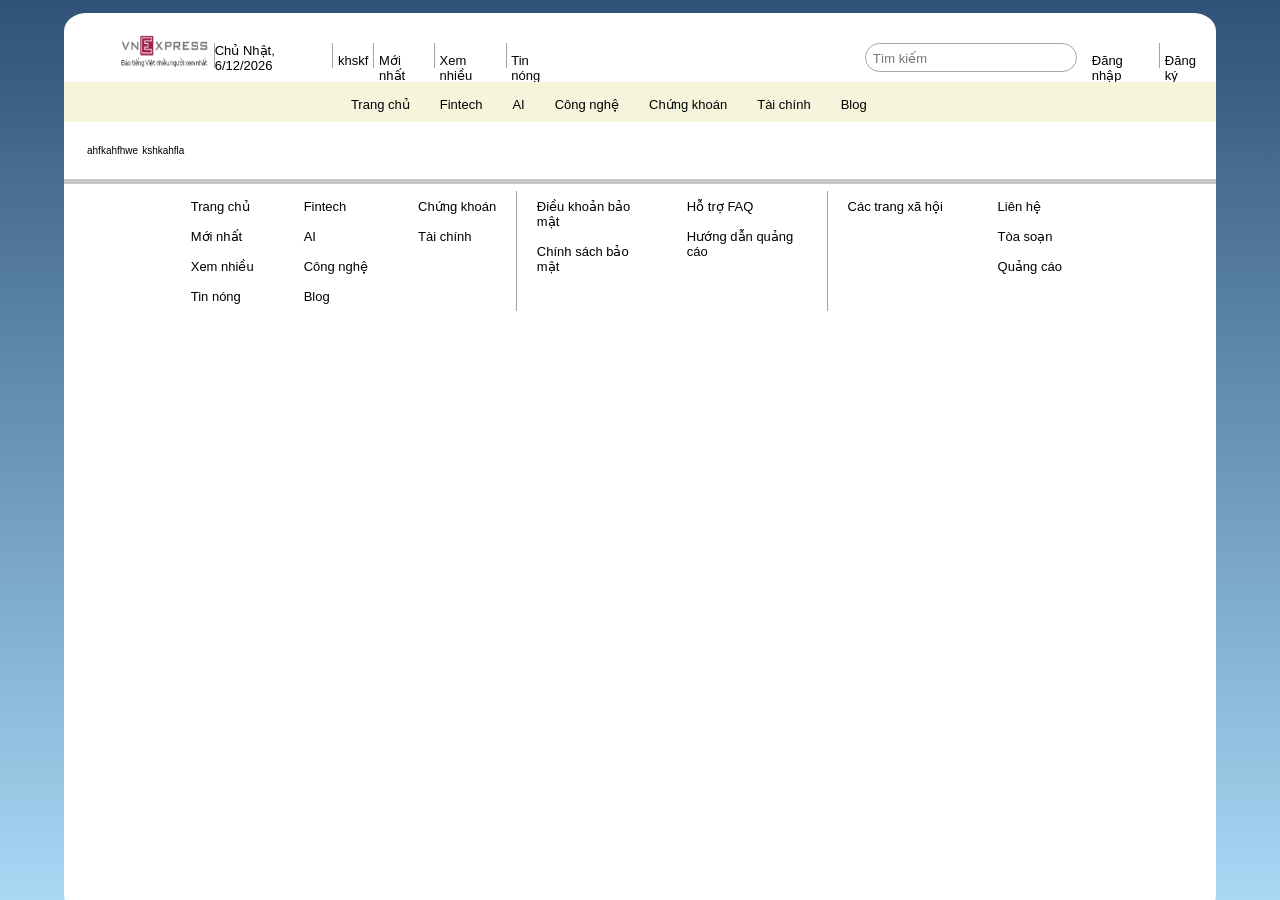
==== trang_chu.html @ 4172f2cf "Add files via upload" ====
<!DOCTYPE html>
<html lang="en">
    <head>
    <meta charset="UTF-8">
    <meta name="viewport" content="width= device-width, initial-scale=1.0">
    <title></title>
    <link rel="stylesheet" href="trang_chu.css">
    </head>
    <body style="font-family: Arial, Helvetica, sans-serif;font-size: 10px;">
        <div class="tieu_de">
            <div class="thanh_cong_cu">
                <div style="margin-left: 50px;">
                    <img src="ví dụ.png" style=" width: 100px; height: 35px; margin-top: -9px;cursor: pointer;">
                    
                </div>
                <span class="line"></span>
                <div id="clock"></div>
                <script>
function updateDate() {
    const today = new Date();

    const weekday = today.toLocaleDateString('vi-VN', {
        weekday: 'long'
    });

    document.getElementById("clock").textContent =
        `${weekday}, ${today.getDate()}/${today.getMonth() + 1}/${today.getFullYear()}`;
}

updateDate();
</script>

                <span class="line"></span>
                <div style="padding: 10px 5px 0px 5px; cursor: pointer;">khskf</div>
                <span class="line"></span>
                <div style="padding: 10px 5px 0px 5px;">
                    <a class="link-text" href="#">Mới nhất</a>
                </div>
                <span class="line"></span>
                <div style="padding: 10px 5px 0px 5px;">
                    <a class="link-text" href="#">Xem nhiều</a>
                </div>
                <span class="line"></span>
                <div style="padding: 10px 5px 0px 5px;">
                    <a class="link-text" href="#">Tin nóng</a>
                </div>
                <div class="o_nhap" style="margin-left: 300px;">
                    <form style="margin-top: -5px; float: left; display: flex;">
                        <input class="nhap" type="text" placeholder="Tìm kiếm">
                        <span><button type="submit" style=" border: none; background: white;"></button></span>
                    </form>
                </div>
                <div style="margin-left: 10px;padding: 10px 5px 0px 5px; cursor: pointer;">
                    <a href="#" class="link-text">Đăng nhập</a>
                </div>
                <span class="line"></span>
                 <div style="padding: 10px 5px 0px 5px; cursor: pointer;">
                    <a href="#" class="link-text">Đăng ký</a>
                </div>
            </div>
            <div class="banner">
                <div class="thanh_phan" style="margin-left: 21%;">
                </div>
                <div class="thanh_phan">
                    <a href="#" class="link-text">Trang chủ</a>
                </div>
                <div class="thanh_phan">
                    <a href="#" class="link-text">Fintech</a>
                </div>
                 <div class="thanh_phan">
                    <a href="#" class="link-text">AI</a>
                </div>
                <div class="thanh_phan">
                    <a href="#" class="link-text">Công nghệ</a>
                </div>
                <div class="thanh_phan">
                    <a href="#" class="link-text">Chứng khoán</a>
                </div>
                <div class="thanh_phan">
                    <a href="#" class="link-text">Tài chính</a>
                </div>
                <div class="thanh_phan">
                    <a href="#" class="link-text">Blog</a>
                </div>
            </div>
            <div style="height: fit-content; padding: 20px; display: flex; position: relative;">
                <table>
                    <tr style="width: 100%;">
                        <td style="width: 70%;">
                            ahfkahfhwe
                        </td>
                        <td style="width: 30%;">kshkahfla</td>
                    </tr>
                </table>

            </div>
            <footer style=" display: flex;font-size: 13px; border-top: 5px solid rgb(199, 198, 198);">
            <div style="width: fit-content;margin-left: 11%;padding-top: 15px; padding-bottom: 13px;">
                <a href="#" class="link-text">Trang chủ</a><br><br>
                <a href="#" class="link-text">Mới nhất</a><br><br>
                <a href="#" class="link-text">Xem nhiều</a><br><br>
                <a href="#" class="link-text">Tin nóng</a><br>
            </div>
            <div style="width: fit-content;margin-left: 50px; padding-top: 15px; padding-bottom: 13px;">
                <a href="#" class="link-text">Fintech</a><br><br>
                <a href="#" class="link-text">AI</a><br><br>
                <a href="#" class="link-text">Công nghệ</a><br><br>
                <a href="#" class="link-text">Blog</a><br>
            </div>
            <div style="width: fit-content;margin-left: 50px;padding-top: 15px; padding-bottom: 13px;">
                <a href="#" class="link-text">Chứng khoán</a><br><br>
                <a href="#" class="link-text">Tài chính</a><br><br>
            </div>
            <span class="line" style="height: 120px; margin-left: 20px; margin-top: 7px;"></span>
            <div style="width: 100px;margin-left: 20px;padding-top: 15px; padding-bottom: 13px;">
                <a href="#" class="link-text">Điều khoản bảo mật</a><br><br>
                <a href="#" class="link-text">Chính sách bảo mật</a><br><br>
            </div>
            <div style="width: 120px;margin-left: 50px;padding-top: 15px; padding-bottom: 13px;">
                <a href="#" class="link-text">Hỗ trợ FAQ</a><br><br>
                <a href="#" class="link-text">Hướng dẫn quảng cáo</a><br><br>
            </div>
            <span class="line" style="height: 120px; margin-left: 20px; margin-top: 7px;"></span>
            <div style="width: 100px;margin-left: 20px;padding-top: 15px; padding-bottom: 13px;">
                Các trang xã hội <br>
                <a href="#" class="link-text"></a><br><br>
            </div>
            <div style="width: fit-content;margin-left: 50px;padding-top: 15px; padding-bottom: 13px;">
                Liên hệ<br><br>
                <a href="#" class="link-text">Tòa soạn</a><br><br>
                <a href="#" class="link-text">Quảng cáo</a><br>

            </div>
        </footer>
        </div>
        
        
    </body>
</html>
---- trang_chu.css ----
html, body{
    height: 100%;
    margin: 0;
    font-family: Arial, Helvetica, sans-serif;
    background: linear-gradient(to bottom, rgb(47, 82, 118), rgb(168, 217, 245));
        }
.tieu_de{
    width: 90%;
    height: 100%;
    margin-left: 5%;
    margin-top: 1%;
    background-color: white;
    border-radius: 2%;
    position: fixed;
}
.thanh_cong_cu{
    height: 34px;
    width: 100%;
    margin-top: 30px;
    position: relative;
    display: flex;
    font-size: 13px;
    border-bottom: 1 px solid rgb(187, 189, 167);
}
.line {
    width: 0.7px; /* độ dài */
    height: 25px;
    background: rgb(167, 163, 163);
}
.link-text {
  font-family: Arial;
  color:black ; 
  background-color: transparent;
  text-decoration: none;
}
.link-text:visited {
  font-family: Arial;
  color:black;
  background-color: transparent;
  text-decoration: none;
  
  
}
.link-text:hover {
  font-family: Arial;
  color: black;
  background-color: transparent;
  text-decoration: none;
  
  
}
.link-text:active {
  font-family: Arial;
  color: black;
  background-color: transparent;
  text-decoration: none;
}

.o_nhap{
    width: 200px;
    height: 15px;
    padding: 12px 5px 0px 5px;
    border: 1px solid rgb(167, 163, 163);
    border-radius: 15px;
    position: relative;
    display: flex;
}
.nhap{
    position: relative;
    height: 14px;
    width: 186px;
    border: none;
    box-shadow: none;
    outline: none;
    font-size: 13px;

}

.banner{
    margin-top: 5px;
    height: 40px;
    width: 100%;
    position: sticky;
    display: flex;
    font-size: 13px;
    background-color: beige;
    border-bottom: 1 px solid rgb(116, 117, 105);
}
.thanh_phan{
    padding: 15px;
    width: fit-content;
}

tr{
    border-bottom: 1 px solid rgb(116, 117, 105);
}
clock{
    padding: 10px 5px 0px 5px; 
    cursor: pointer;
}
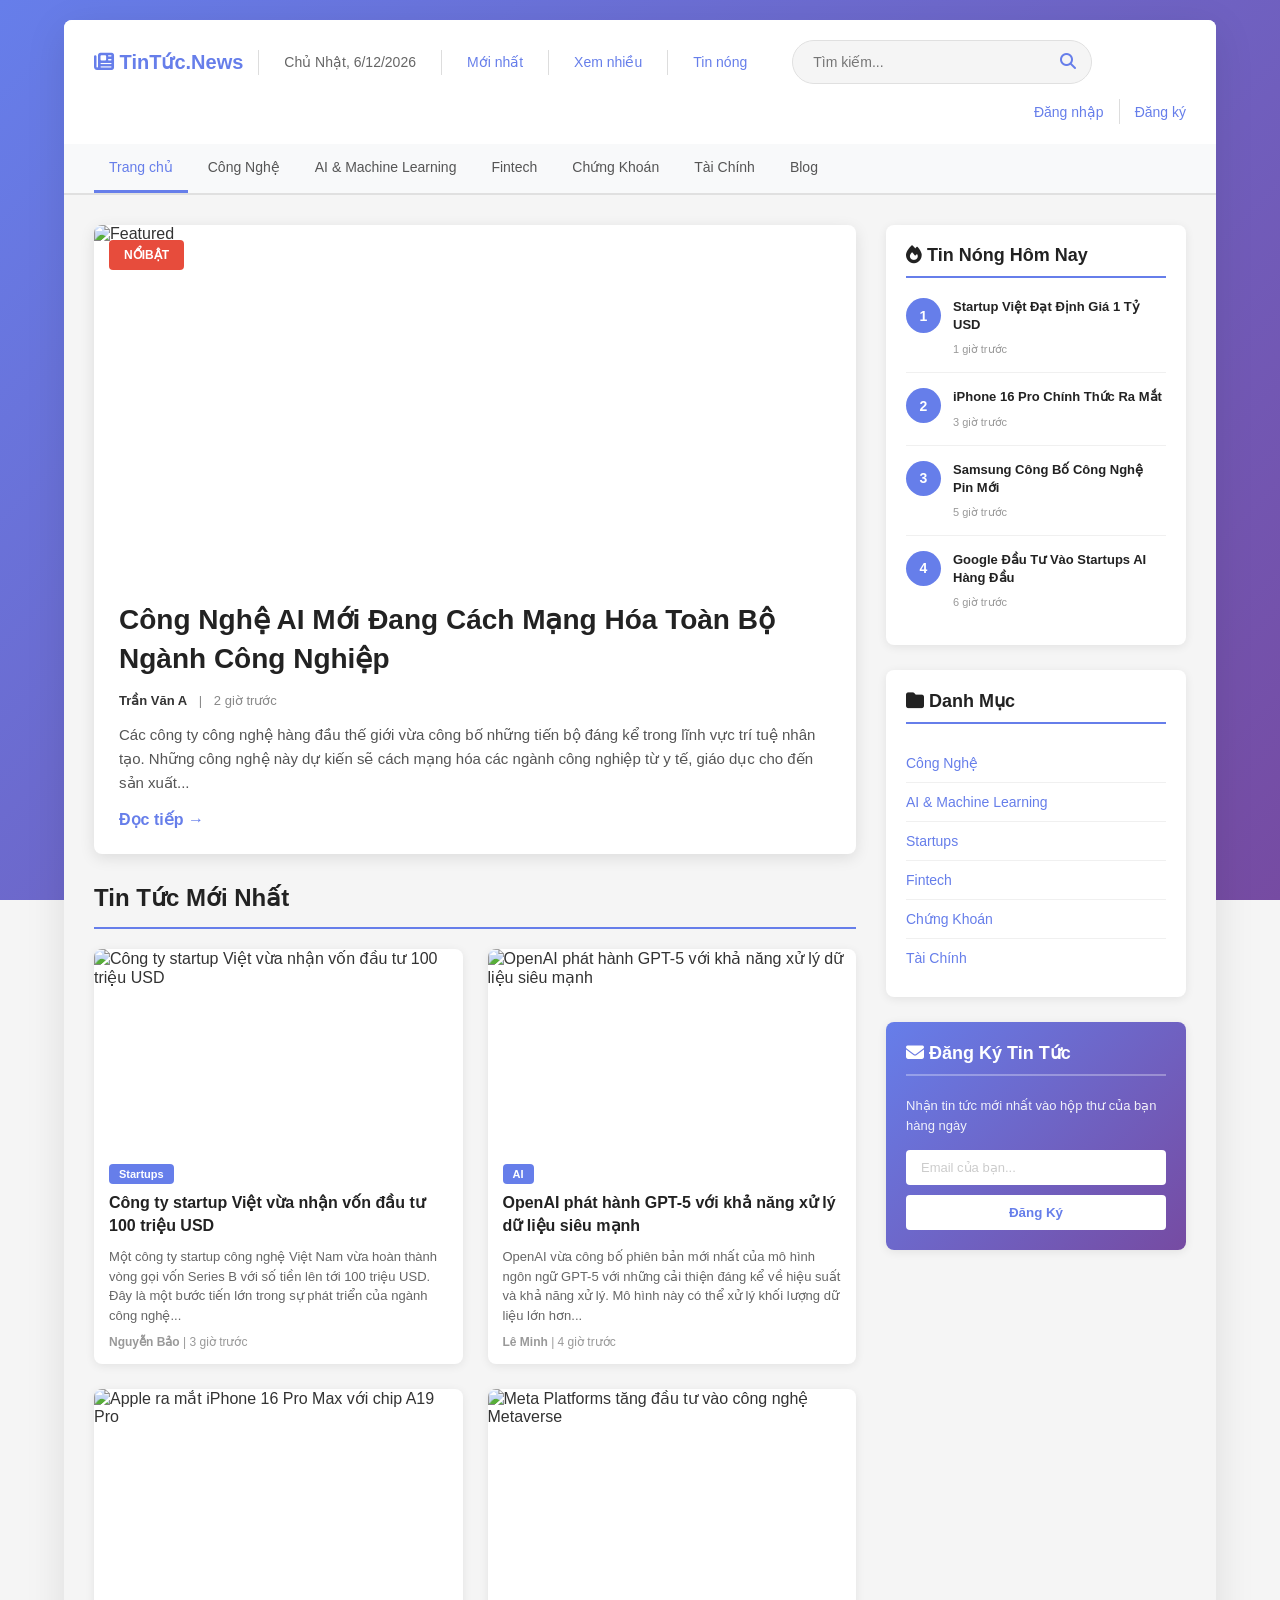
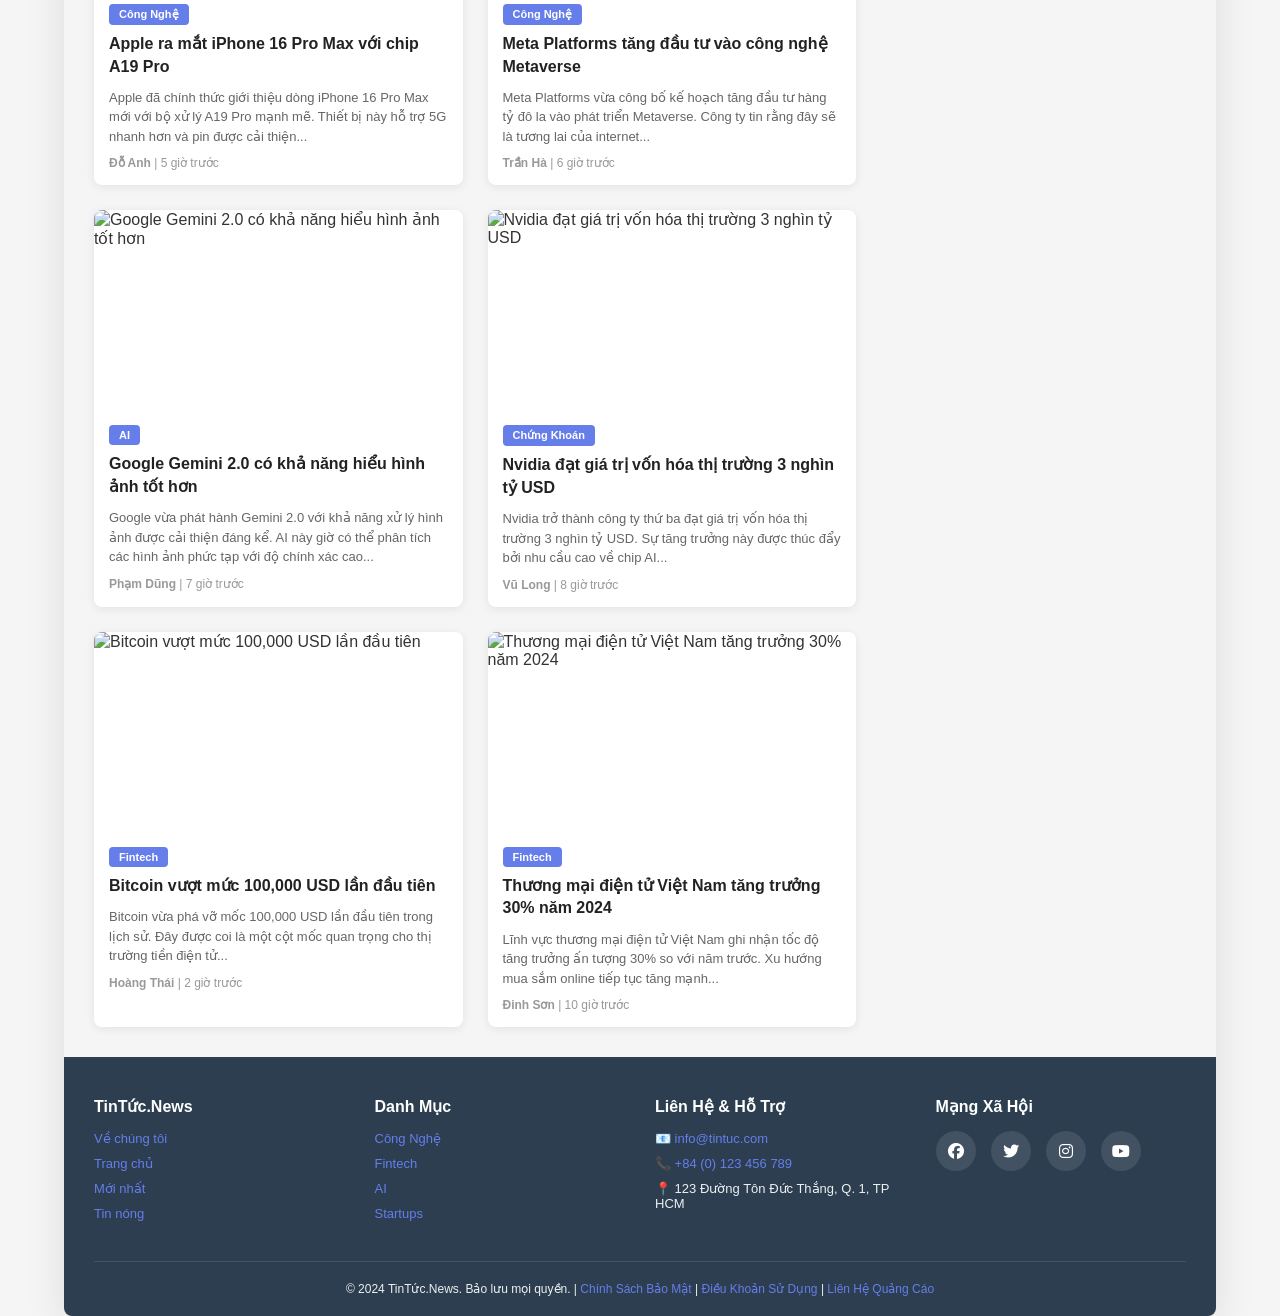
==== commit 1609d6a2: "commit" ====
--- a/trang_chu.html
+++ b/trang_chu.html
@@ -1,139 +1,242 @@
 <!DOCTYPE html>
-<html lang="en">
-    <head>
+<html lang="vi">
+<head>
     <meta charset="UTF-8">
-    <meta name="viewport" content="width= device-width, initial-scale=1.0">
-    <title></title>
+    <meta name="viewport" content="width=device-width, initial-scale=1.0">
+    <title>Tin Tức Công Nghệ - TinTức.News</title>
     <link rel="stylesheet" href="trang_chu.css">
-    </head>
-    <body style="font-family: Arial, Helvetica, sans-serif;font-size: 10px;">
-        <div class="tieu_de">
-            <div class="thanh_cong_cu">
-                <div style="margin-left: 50px;">
-                    <img src="ví dụ.png" style=" width: 100px; height: 35px; margin-top: -9px;cursor: pointer;">
-                    
-                </div>
-                <span class="line"></span>
-                <div id="clock"></div>
-                <script>
-function updateDate() {
-    const today = new Date();
-
-    const weekday = today.toLocaleDateString('vi-VN', {
-        weekday: 'long'
-    });
-
-    document.getElementById("clock").textContent =
-        `${weekday}, ${today.getDate()}/${today.getMonth() + 1}/${today.getFullYear()}`;
-}
-
-updateDate();
-</script>
-
-                <span class="line"></span>
-                <div style="padding: 10px 5px 0px 5px; cursor: pointer;">khskf</div>
-                <span class="line"></span>
-                <div style="padding: 10px 5px 0px 5px;">
-                    <a class="link-text" href="#">Mới nhất</a>
-                </div>
-                <span class="line"></span>
-                <div style="padding: 10px 5px 0px 5px;">
-                    <a class="link-text" href="#">Xem nhiều</a>
-                </div>
-                <span class="line"></span>
-                <div style="padding: 10px 5px 0px 5px;">
-                    <a class="link-text" href="#">Tin nóng</a>
-                </div>
-                <div class="o_nhap" style="margin-left: 300px;">
-                    <form style="margin-top: -5px; float: left; display: flex;">
-                        <input class="nhap" type="text" placeholder="Tìm kiếm">
-                        <span><button type="submit" style=" border: none; background: white;"></button></span>
+    <link rel="stylesheet" href="https://cdnjs.cloudflare.com/ajax/libs/font-awesome/6.4.0/css/all.min.css">
+</head>
+<body>
+    <div class="container-main">
+        <!-- HEADER -->
+        <div class="header">
+            <div class="header-top">
+                <div class="logo">
+                    <i class="fas fa-newspaper"></i> TinTức.News
+                </div>
+                <span class="divider"></span>
+                <div id="clock" class="clock"></div>
+                <span class="divider"></span>
+                <div class="header-nav">
+                    <a href="#" class="link-text">Mới nhất</a>
+                </div>
+                <span class="divider"></span>
+                <div class="header-nav">
+                    <a href="#" class="link-text">Xem nhiều</a>
+                </div>
+                <span class="divider"></span>
+                <div class="header-nav">
+                    <a href="#" class="link-text">Tin nóng</a>
+                </div>
+                
+                <div class="search-box">
+                    <form class="search-form" onsubmit="searchNews(event)">
+                        <input class="search-input" type="text" placeholder="Tìm kiếm..." id="searchInput">
+                        <button type="submit" class="search-btn"><i class="fas fa-search"></i></button>
                     </form>
                 </div>
-                <div style="margin-left: 10px;padding: 10px 5px 0px 5px; cursor: pointer;">
-                    <a href="#" class="link-text">Đăng nhập</a>
-                </div>
-                <span class="line"></span>
-                 <div style="padding: 10px 5px 0px 5px; cursor: pointer;">
-                    <a href="#" class="link-text">Đăng ký</a>
-                </div>
-            </div>
-            <div class="banner">
-                <div class="thanh_phan" style="margin-left: 21%;">
-                </div>
-                <div class="thanh_phan">
-                    <a href="#" class="link-text">Trang chủ</a>
-                </div>
-                <div class="thanh_phan">
-                    <a href="#" class="link-text">Fintech</a>
-                </div>
-                 <div class="thanh_phan">
-                    <a href="#" class="link-text">AI</a>
-                </div>
-                <div class="thanh_phan">
-                    <a href="#" class="link-text">Công nghệ</a>
-                </div>
-                <div class="thanh_phan">
-                    <a href="#" class="link-text">Chứng khoán</a>
-                </div>
-                <div class="thanh_phan">
-                    <a href="#" class="link-text">Tài chính</a>
-                </div>
-                <div class="thanh_phan">
-                    <a href="#" class="link-text">Blog</a>
-                </div>
-            </div>
-            <div style="height: fit-content; padding: 20px; display: flex; position: relative;">
-                <table>
-                    <tr style="width: 100%;">
-                        <td style="width: 70%;">
-                            ahfkahfhwe
-                        </td>
-                        <td style="width: 30%;">kshkahfla</td>
-                    </tr>
-                </table>
-
-            </div>
-            <footer style=" display: flex;font-size: 13px; border-top: 5px solid rgb(199, 198, 198);">
-            <div style="width: fit-content;margin-left: 11%;padding-top: 15px; padding-bottom: 13px;">
-                <a href="#" class="link-text">Trang chủ</a><br><br>
-                <a href="#" class="link-text">Mới nhất</a><br><br>
-                <a href="#" class="link-text">Xem nhiều</a><br><br>
-                <a href="#" class="link-text">Tin nóng</a><br>
-            </div>
-            <div style="width: fit-content;margin-left: 50px; padding-top: 15px; padding-bottom: 13px;">
-                <a href="#" class="link-text">Fintech</a><br><br>
-                <a href="#" class="link-text">AI</a><br><br>
-                <a href="#" class="link-text">Công nghệ</a><br><br>
-                <a href="#" class="link-text">Blog</a><br>
-            </div>
-            <div style="width: fit-content;margin-left: 50px;padding-top: 15px; padding-bottom: 13px;">
-                <a href="#" class="link-text">Chứng khoán</a><br><br>
-                <a href="#" class="link-text">Tài chính</a><br><br>
-            </div>
-            <span class="line" style="height: 120px; margin-left: 20px; margin-top: 7px;"></span>
-            <div style="width: 100px;margin-left: 20px;padding-top: 15px; padding-bottom: 13px;">
-                <a href="#" class="link-text">Điều khoản bảo mật</a><br><br>
-                <a href="#" class="link-text">Chính sách bảo mật</a><br><br>
-            </div>
-            <div style="width: 120px;margin-left: 50px;padding-top: 15px; padding-bottom: 13px;">
-                <a href="#" class="link-text">Hỗ trợ FAQ</a><br><br>
-                <a href="#" class="link-text">Hướng dẫn quảng cáo</a><br><br>
-            </div>
-            <span class="line" style="height: 120px; margin-left: 20px; margin-top: 7px;"></span>
-            <div style="width: 100px;margin-left: 20px;padding-top: 15px; padding-bottom: 13px;">
-                Các trang xã hội <br>
-                <a href="#" class="link-text"></a><br><br>
-            </div>
-            <div style="width: fit-content;margin-left: 50px;padding-top: 15px; padding-bottom: 13px;">
-                Liên hệ<br><br>
-                <a href="#" class="link-text">Tòa soạn</a><br><br>
-                <a href="#" class="link-text">Quảng cáo</a><br>
-
+
+                <div class="auth-links">
+                    <a href="#" class="link-text" onclick="showLogin()">Đăng nhập</a>
+                    <span class="divider"></span>
+                    <a href="#" class="link-text" onclick="showRegister()">Đăng ký</a>
+                </div>
+            </div>
+
+            <!-- NAVIGATION -->
+            <div class="navbar">
+                <nav class="categories">
+                    <a href="#" class="cat-btn active">Trang chủ</a>
+                    <a href="#" class="cat-btn">Công Nghệ</a>
+                    <a href="#" class="cat-btn">AI & Machine Learning</a>
+                    <a href="#" class="cat-btn">Fintech</a>
+                    <a href="#" class="cat-btn">Chứng Khoán</a>
+                    <a href="#" class="cat-btn">Tài Chính</a>
+                    <a href="#" class="cat-btn">Blog</a>
+                </nav>
+            </div>
+        </div>
+
+        <!-- MAIN CONTENT -->
+        <div class="main-wrapper">
+            <div class="content-area">
+                <!-- FEATURED NEWS -->
+                <section class="featured-section">
+                    <div class="featured-card">
+                        <div class="featured-image">
+                            <img src="https://via.placeholder.com/600x350?text=AI+Technology" alt="Featured">
+                            <span class="featured-label">NỔIBẬT</span>
+                        </div>
+                        <div class="featured-content">
+                            <h1 class="featured-title">Công Nghệ AI Mới Đang Cách Mạng Hóa Toàn Bộ Ngành Công Nghiệp</h1>
+                            <p class="featured-meta">
+                                <span class="author">Trần Văn A</span>
+                                <span class="date" id="featured-time">2 giờ trước</span>
+                            </p>
+                            <p class="featured-desc">
+                                Các công ty công nghệ hàng đầu thế giới vừa công bố những tiến bộ đáng kể trong lĩnh vực trí tuệ nhân tạo. Những công nghệ này dự kiến sẽ cách mạng hóa các ngành công nghiệp từ y tế, giáo dục cho đến sản xuất...
+                            </p>
+                            <a href="#" class="read-more">Đọc tiếp →</a>
+                        </div>
+                    </div>
+                </section>
+
+                <!-- NEWS GRID -->
+                <section class="news-section">
+                    <h2 class="section-title">Tin Tức Mới Nhất</h2>
+                    <div class="news-grid" id="newsGrid">
+                        <!-- News items will be loaded here by JavaScript -->
+                    </div>
+                </section>
+            </div>
+
+            <!-- SIDEBAR -->
+            <aside class="sidebar">
+                <!-- TRENDING NEWS -->
+                <div class="sidebar-card">
+                    <h3 class="sidebar-title">
+                        <i class="fas fa-fire"></i> Tin Nóng Hôm Nay
+                    </h3>
+                    <div class="trending-list">
+                        <div class="trending-item">
+                            <span class="trending-rank">1</span>
+                            <div class="trending-content">
+                                <a href="#" class="trending-title">Startup Việt Đạt Định Giá 1 Tỷ USD</a>
+                                <span class="trending-time">1 giờ trước</span>
+                            </div>
+                        </div>
+                        <div class="trending-item">
+                            <span class="trending-rank">2</span>
+                            <div class="trending-content">
+                                <a href="#" class="trending-title">iPhone 16 Pro Chính Thức Ra Mắt</a>
+                                <span class="trending-time">3 giờ trước</span>
+                            </div>
+                        </div>
+                        <div class="trending-item">
+                            <span class="trending-rank">3</span>
+                            <div class="trending-content">
+                                <a href="#" class="trending-title">Samsung Công Bố Công Nghệ Pin Mới</a>
+                                <span class="trending-time">5 giờ trước</span>
+                            </div>
+                        </div>
+                        <div class="trending-item">
+                            <span class="trending-rank">4</span>
+                            <div class="trending-content">
+                                <a href="#" class="trending-title">Google Đầu Tư Vào Startups AI Hàng Đầu</a>
+                                <span class="trending-time">6 giờ trước</span>
+                            </div>
+                        </div>
+                    </div>
+                </div>
+
+                <!-- CATEGORIES -->
+                <div class="sidebar-card">
+                    <h3 class="sidebar-title">
+                        <i class="fas fa-folder"></i> Danh Mục
+                    </h3>
+                    <ul class="category-list">
+                        <li><a href="#" class="cat-link">Công Nghệ</a></li>
+                        <li><a href="#" class="cat-link">AI & Machine Learning</a></li>
+                        <li><a href="#" class="cat-link">Startups</a></li>
+                        <li><a href="#" class="cat-link">Fintech</a></li>
+                        <li><a href="#" class="cat-link">Chứng Khoán</a></li>
+                        <li><a href="#" class="cat-link">Tài Chính</a></li>
+                    </ul>
+                </div>
+
+                <!-- NEWSLETTER -->
+                <div class="sidebar-card newsletter">
+                    <h3 class="sidebar-title">
+                        <i class="fas fa-envelope"></i> Đăng Ký Tin Tức
+                    </h3>
+                    <p class="newsletter-text">Nhận tin tức mới nhất vào hộp thư của bạn hàng ngày</p>
+                    <form class="newsletter-form" onsubmit="subscribeNews(event)">
+                        <input type="email" placeholder="Email của bạn..." required>
+                        <button type="submit">Đăng Ký</button>
+                    </form>
+                </div>
+            </aside>
+        </div>
+
+        <!-- FOOTER -->
+        <footer class="footer">
+            <div class="footer-content">
+                <div class="footer-section">
+                    <h4>TinTức.News</h4>
+                    <ul>
+                        <li><a href="#" class="link-text">Về chúng tôi</a></li>
+                        <li><a href="#" class="link-text">Trang chủ</a></li>
+                        <li><a href="#" class="link-text">Mới nhất</a></li>
+                        <li><a href="#" class="link-text">Tin nóng</a></li>
+                    </ul>
+                </div>
+                <div class="footer-section">
+                    <h4>Danh Mục</h4>
+                    <ul>
+                        <li><a href="#" class="link-text">Công Nghệ</a></li>
+                        <li><a href="#" class="link-text">Fintech</a></li>
+                        <li><a href="#" class="link-text">AI</a></li>
+                        <li><a href="#" class="link-text">Startups</a></li>
+                    </ul>
+                </div>
+                <div class="footer-section">
+                    <h4>Liên Hệ & Hỗ Trợ</h4>
+                    <ul>
+                        <li><a href="mailto:info@tintuc.com" class="link-text">📧 info@tintuc.com</a></li>
+                        <li><a href="tel:+84123456789" class="link-text">📞 +84 (0) 123 456 789</a></li>
+                        <li>📍 123 Đường Tôn Đức Thắng, Q. 1, TP HCM</li>
+                    </ul>
+                </div>
+                <div class="footer-section">
+                    <h4>Mạng Xã Hội</h4>
+                    <div class="social-links">
+                        <a href="#" class="social-icon"><i class="fab fa-facebook"></i></a>
+                        <a href="#" class="social-icon"><i class="fab fa-twitter"></i></a>
+                        <a href="#" class="social-icon"><i class="fab fa-instagram"></i></a>
+                        <a href="#" class="social-icon"><i class="fab fa-youtube"></i></a>
+                    </div>
+                </div>
+            </div>
+            <div class="footer-bottom">
+                <p>&copy; 2024 TinTức.News. Bảo lưu mọi quyền. | 
+                    <a href="#" class="link-text">Chính Sách Bảo Mật</a> | 
+                    <a href="#" class="link-text">Điều Khoản Sử Dụng</a> |
+                    <a href="#" class="link-text">Liên Hệ Quảng Cáo</a>
+                </p>
             </div>
         </footer>
-        </div>
-        
-        
-    </body>
-</html> +    </div>
+
+    <!-- MODALS -->
+    <div id="loginModal" class="modal">
+        <div class="modal-content">
+            <span class="close" onclick="closeModal('loginModal')">&times;</span>
+            <h2>Đăng Nhập</h2>
+            <form>
+                <input type="email" placeholder="Email hoặc Tên đăng nhập" required>
+                <input type="password" placeholder="Mật khẩu" required>
+                <button type="submit">Đăng Nhập</button>
+            </form>
+            <p>Chưa có tài khoản? <a href="#" onclick="switchModal()">Đăng ký ngay</a></p>
+        </div>
+    </div>
+
+    <div id="registerModal" class="modal">
+        <div class="modal-content">
+            <span class="close" onclick="closeModal('registerModal')">&times;</span>
+            <h2>Đăng Ký</h2>
+            <form>
+                <input type="text" placeholder="Tên đầy đủ" required>
+                <input type="email" placeholder="Email" required>
+                <input type="password" placeholder="Mật khẩu" required>
+                <input type="password" placeholder="Xác nhận mật khẩu" required>
+                <button type="submit">Đăng Ký</button>
+            </form>
+            <p>Đã có tài khoản? <a href="#" onclick="switchModal()">Đăng nhập</a></p>
+        </div>
+    </div>
+
+    <script src="trang_chu.js"></script>
+</body>
+</html>
--- a/trang_chu.css
+++ b/trang_chu.css
@@ -1,100 +1,718 @@
-html, body{
+/* GLOBAL STYLES */
+* {
+    margin: 0;
+    padding: 0;
+    box-sizing: border-box;
+}
+
+html, body {
     height: 100%;
-    margin: 0;
-    font-family: Arial, Helvetica, sans-serif;
-    background: linear-gradient(to bottom, rgb(47, 82, 118), rgb(168, 217, 245));
-        }
-.tieu_de{
+    font-family: 'Segoe UI', Tahoma, Geneva, Verdana, sans-serif;
+    background: #f5f5f5;
+    color: #333;
+}
+
+body {
+    background: linear-gradient(135deg, #667eea 0%, #764ba2 100%);
+    min-height: 100vh;
+    padding: 20px 0;
+}
+
+/* CONTAINER */
+.container-main {
     width: 90%;
+    max-width: 1400px;
+    margin: 0 auto;
+    background: white;
+    border-radius: 8px;
+    box-shadow: 0 10px 40px rgba(0, 0, 0, 0.1);
+    overflow: hidden;
+}
+
+/* HEADER */
+.header {
+    background: white;
+    border-bottom: 1px solid #e0e0e0;
+}
+
+.header-top {
+    display: flex;
+    align-items: center;
+    padding: 20px 30px;
+    gap: 15px;
+    font-size: 14px;
+    flex-wrap: wrap;
+}
+
+.logo {
+    font-size: 20px;
+    font-weight: bold;
+    color: #667eea;
+    min-width: fit-content;
+}
+
+.divider {
+    width: 1px;
+    height: 25px;
+    background: #ddd;
+}
+
+.clock {
+    padding: 0 10px;
+    color: #666;
+    min-width: fit-content;
+}
+
+.header-nav {
+    padding: 0 10px;
+}
+
+.search-box {
+    flex: 1;
+    max-width: 300px;
+    margin: 0 20px;
+}
+
+.search-form {
+    display: flex;
+    align-items: center;
+    background: #f5f5f5;
+    border-radius: 25px;
+    padding: 8px 15px;
+    border: 1px solid #e0e0e0;
+}
+
+.search-input {
+    flex: 1;
+    border: none;
+    background: transparent;
+    outline: none;
+    font-size: 14px;
+    padding: 5px;
+}
+
+.search-btn {
+    background: none;
+    border: none;
+    color: #667eea;
+    cursor: pointer;
+    font-size: 16px;
+    padding-left: 10px;
+}
+
+.search-btn:hover {
+    color: #764ba2;
+}
+
+.auth-links {
+    display: flex;
+    align-items: center;
+    gap: 15px;
+    margin-left: auto;
+}
+
+/* NAVBAR */
+.navbar {
+    background: #f8f9fa;
+    border-bottom: 1px solid #e0e0e0;
+    padding: 0 30px;
+    display: flex;
+    gap: 30px;
+}
+
+.categories {
+    display: flex;
+    gap: 5px;
+    flex-wrap: wrap;
+}
+
+.cat-btn {
+    padding: 15px 15px;
+    text-decoration: none;
+    color: #555;
+    font-size: 14px;
+    border: none;
+    background: none;
+    cursor: pointer;
+    transition: all 0.3s ease;
+    border-bottom: 3px solid transparent;
+}
+
+.cat-btn:hover {
+    color: #667eea;
+    background: #f0f0f0;
+}
+
+.cat-btn.active {
+    color: #667eea;
+    border-bottom-color: #667eea;
+}
+
+/* MAIN WRAPPER */
+.main-wrapper {
+    display: flex;
+    gap: 30px;
+    padding: 30px;
+    background: #f5f5f5;
+}
+
+.content-area {
+    flex: 1;
+}
+
+/* FEATURED SECTION */
+.featured-section {
+    margin-bottom: 30px;
+}
+
+.featured-card {
+    background: white;
+    border-radius: 8px;
+    overflow: hidden;
+    box-shadow: 0 4px 15px rgba(0, 0, 0, 0.1);
+    transition: transform 0.3s ease;
+}
+
+.featured-card:hover {
+    transform: translateY(-5px);
+}
+
+.featured-image {
+    position: relative;
+    width: 100%;
+    height: 350px;
+    overflow: hidden;
+}
+
+.featured-image img {
+    width: 100%;
     height: 100%;
-    margin-left: 5%;
-    margin-top: 1%;
+    object-fit: cover;
+}
+
+.featured-label {
+    position: absolute;
+    top: 15px;
+    left: 15px;
+    background: #e74c3c;
+    color: white;
+    padding: 8px 15px;
+    border-radius: 4px;
+    font-weight: bold;
+    font-size: 12px;
+}
+
+.featured-content {
+    padding: 25px;
+}
+
+.featured-title {
+    font-size: 28px;
+    line-height: 1.4;
+    margin-bottom: 15px;
+    color: #222;
+}
+
+.featured-meta {
+    font-size: 13px;
+    color: #888;
+    margin-bottom: 15px;
+}
+
+.author {
+    font-weight: bold;
+    color: #333;
+}
+
+.date::before {
+    content: " | ";
+    margin: 0 8px;
+}
+
+.featured-desc {
+    font-size: 15px;
+    line-height: 1.6;
+    color: #555;
+    margin-bottom: 15px;
+}
+
+.read-more {
+    color: #667eea;
+    text-decoration: none;
+    font-weight: bold;
+    transition: color 0.3s;
+}
+
+.read-more:hover {
+    color: #764ba2;
+}
+
+/* NEWS SECTION */
+.news-section {
+    margin-top: 30px;
+}
+
+.section-title {
+    font-size: 24px;
+    margin-bottom: 20px;
+    color: #222;
+    padding-bottom: 15px;
+    border-bottom: 2px solid #667eea;
+}
+
+.news-grid {
+    display: grid;
+    grid-template-columns: repeat(auto-fill, minmax(300px, 1fr));
+    gap: 25px;
+}
+
+.news-item {
+    background: white;
+    border-radius: 8px;
+    overflow: hidden;
+    box-shadow: 0 2px 10px rgba(0, 0, 0, 0.08);
+    transition: all 0.3s ease;
+}
+
+.news-item:hover {
+    transform: translateY(-8px);
+    box-shadow: 0 8px 25px rgba(0, 0, 0, 0.15);
+}
+
+.news-item-image {
+    width: 100%;
+    height: 200px;
+    overflow: hidden;
+}
+
+.news-item-image img {
+    width: 100%;
+    height: 100%;
+    object-fit: cover;
+    transition: transform 0.3s;
+}
+
+.news-item:hover .news-item-image img {
+    transform: scale(1.05);
+}
+
+.news-item-content {
+    padding: 15px;
+}
+
+.news-category {
+    display: inline-block;
+    background: #667eea;
+    color: white;
+    padding: 4px 10px;
+    border-radius: 4px;
+    font-size: 11px;
+    font-weight: bold;
+    margin-bottom: 8px;
+}
+
+.news-item-title {
+    font-size: 16px;
+    font-weight: bold;
+    line-height: 1.4;
+    margin-bottom: 10px;
+    color: #222;
+}
+
+.news-item-title a {
+    color: #222;
+    text-decoration: none;
+}
+
+.news-item-title a:hover {
+    color: #667eea;
+}
+
+.news-item-desc {
+    font-size: 13px;
+    color: #666;
+    line-height: 1.5;
+    margin-bottom: 10px;
+}
+
+.news-item-meta {
+    font-size: 12px;
+    color: #999;
+}
+
+/* SIDEBAR */
+.sidebar {
+    width: 300px;
+}
+
+.sidebar-card {
+    background: white;
+    border-radius: 8px;
+    padding: 20px;
+    margin-bottom: 25px;
+    box-shadow: 0 2px 10px rgba(0, 0, 0, 0.08);
+}
+
+.sidebar-title {
+    font-size: 18px;
+    font-weight: bold;
+    margin-bottom: 20px;
+    padding-bottom: 10px;
+    border-bottom: 2px solid #667eea;
+    color: #222;
+}
+
+/* TRENDING */
+.trending-list {
+    display: flex;
+    flex-direction: column;
+    gap: 15px;
+}
+
+.trending-item {
+    display: flex;
+    gap: 12px;
+    padding-bottom: 15px;
+    border-bottom: 1px solid #f0f0f0;
+}
+
+.trending-item:last-child {
+    border-bottom: none;
+}
+
+.trending-rank {
+    background: #667eea;
+    color: white;
+    width: 35px;
+    height: 35px;
+    border-radius: 50%;
+    display: flex;
+    align-items: center;
+    justify-content: center;
+    font-weight: bold;
+    font-size: 14px;
+    flex-shrink: 0;
+}
+
+.trending-content {
+    flex: 1;
+}
+
+.trending-title {
+    font-size: 13px;
+    font-weight: bold;
+    color: #222;
+    text-decoration: none;
+    line-height: 1.4;
+    display: block;
+    margin-bottom: 5px;
+}
+
+.trending-title:hover {
+    color: #667eea;
+}
+
+.trending-time {
+    font-size: 11px;
+    color: #999;
+}
+
+/* CATEGORIES */
+.category-list {
+    list-style: none;
+}
+
+.category-list li {
+    padding: 10px 0;
+    border-bottom: 1px solid #f0f0f0;
+}
+
+.category-list li:last-child {
+    border-bottom: none;
+}
+
+.cat-link {
+    color: #667eea;
+    text-decoration: none;
+    font-size: 14px;
+    transition: color 0.3s;
+}
+
+.cat-link:hover {
+    color: #764ba2;
+}
+
+/* NEWSLETTER */
+.newsletter {
+    background: linear-gradient(135deg, #667eea 0%, #764ba2 100%);
+    color: white;
+}
+
+.newsletter .sidebar-title {
+    border-bottom-color: rgba(255, 255, 255, 0.3);
+    color: white;
+}
+
+.newsletter-text {
+    font-size: 13px;
+    line-height: 1.5;
+    margin-bottom: 15px;
+    opacity: 0.9;
+}
+
+.newsletter-form {
+    display: flex;
+    flex-direction: column;
+    gap: 10px;
+}
+
+.newsletter-form input {
+    padding: 10px 15px;
+    border: none;
+    border-radius: 4px;
+    font-size: 13px;
+}
+
+.newsletter-form input::placeholder {
+    color: #ccc;
+}
+
+.newsletter-form button {
+    padding: 10px 15px;
+    background: white;
+    color: #667eea;
+    border: none;
+    border-radius: 4px;
+    font-weight: bold;
+    cursor: pointer;
+    transition: all 0.3s;
+}
+
+.newsletter-form button:hover {
+    background: #f0f0f0;
+}
+
+/* FOOTER */
+.footer {
+    background: #2c3e50;
+    color: #ecf0f1;
+    padding: 40px 30px 20px;
+}
+
+.footer-content {
+    display: grid;
+    grid-template-columns: repeat(auto-fit, minmax(200px, 1fr));
+    gap: 30px;
+    margin-bottom: 30px;
+}
+
+.footer-section h4 {
+    font-size: 16px;
+    margin-bottom: 15px;
+    color: white;
+}
+
+.footer-section ul {
+    list-style: none;
+}
+
+.footer-section li {
+    margin-bottom: 10px;
+    font-size: 13px;
+}
+
+.social-links {
+    display: flex;
+    gap: 15px;
+}
+
+.social-icon {
+    width: 40px;
+    height: 40px;
+    display: flex;
+    align-items: center;
+    justify-content: center;
+    background: rgba(255, 255, 255, 0.1);
+    border-radius: 50%;
+    color: white;
+    text-decoration: none;
+    transition: all 0.3s;
+}
+
+.social-icon:hover {
+    background: #667eea;
+    transform: translateY(-3px);
+}
+
+.footer-bottom {
+    text-align: center;
+    padding-top: 20px;
+    border-top: 1px solid rgba(255, 255, 255, 0.1);
+    font-size: 12px;
+}
+
+/* LINK STYLES */
+.link-text {
+    color: #667eea;
+    text-decoration: none;
+    transition: color 0.3s;
+}
+
+.link-text:hover {
+    color: #764ba2;
+    text-decoration: underline;
+}
+
+/* MODALS */
+.modal {
+    display: none;
+    position: fixed;
+    z-index: 1000;
+    left: 0;
+    top: 0;
+    width: 100%;
+    height: 100%;
+    background-color: rgba(0, 0, 0, 0.5);
+    animation: fadeIn 0.3s;
+}
+
+@keyframes fadeIn {
+    from { opacity: 0; }
+    to { opacity: 1; }
+}
+
+.modal-content {
     background-color: white;
-    border-radius: 2%;
-    position: fixed;
-}
-.thanh_cong_cu{
-    height: 34px;
-    width: 100%;
-    margin-top: 30px;
-    position: relative;
-    display: flex;
+    margin: 5% auto;
+    padding: 30px;
+    border-radius: 8px;
+    width: 90%;
+    max-width: 400px;
+    box-shadow: 0 10px 40px rgba(0, 0, 0, 0.2);
+    animation: slideIn 0.3s;
+}
+
+@keyframes slideIn {
+    from {
+        transform: translateY(-50px);
+        opacity: 0;
+    }
+    to {
+        transform: translateY(0);
+        opacity: 1;
+    }
+}
+
+.close {
+    color: #999;
+    float: right;
+    font-size: 28px;
+    font-weight: bold;
+    cursor: pointer;
+}
+
+.close:hover {
+    color: #333;
+}
+
+.modal-content h2 {
+    margin-bottom: 20px;
+    color: #222;
+}
+
+.modal-content form {
+    display: flex;
+    flex-direction: column;
+    gap: 15px;
+}
+
+.modal-content input {
+    padding: 12px 15px;
+    border: 1px solid #ddd;
+    border-radius: 4px;
+    font-size: 14px;
+}
+
+.modal-content button {
+    padding: 12px 15px;
+    background: #667eea;
+    color: white;
+    border: none;
+    border-radius: 4px;
+    font-weight: bold;
+    cursor: pointer;
+    transition: background 0.3s;
+}
+
+.modal-content button:hover {
+    background: #764ba2;
+}
+
+.modal-content p {
+    text-align: center;
     font-size: 13px;
-    border-bottom: 1 px solid rgb(187, 189, 167);
-}
-.line {
-    width: 0.7px; /* độ dài */
-    height: 25px;
-    background: rgb(167, 163, 163);
-}
-.link-text {
-  font-family: Arial;
-  color:black ; 
-  background-color: transparent;
-  text-decoration: none;
-}
-.link-text:visited {
-  font-family: Arial;
-  color:black;
-  background-color: transparent;
-  text-decoration: none;
-  
-  
-}
-.link-text:hover {
-  font-family: Arial;
-  color: black;
-  background-color: transparent;
-  text-decoration: none;
-  
-  
-}
-.link-text:active {
-  font-family: Arial;
-  color: black;
-  background-color: transparent;
-  text-decoration: none;
-}
-
-.o_nhap{
-    width: 200px;
-    height: 15px;
-    padding: 12px 5px 0px 5px;
-    border: 1px solid rgb(167, 163, 163);
-    border-radius: 15px;
-    position: relative;
-    display: flex;
-}
-.nhap{
-    position: relative;
-    height: 14px;
-    width: 186px;
-    border: none;
-    box-shadow: none;
-    outline: none;
-    font-size: 13px;
-
-}
-
-.banner{
-    margin-top: 5px;
-    height: 40px;
-    width: 100%;
-    position: sticky;
-    display: flex;
-    font-size: 13px;
-    background-color: beige;
-    border-bottom: 1 px solid rgb(116, 117, 105);
-}
-.thanh_phan{
-    padding: 15px;
-    width: fit-content;
-}
-
-tr{
-    border-bottom: 1 px solid rgb(116, 117, 105);
-}
-clock{
-    padding: 10px 5px 0px 5px; 
-    cursor: pointer;
+    color: #666;
+    margin-top: 15px;
+}
+
+/* RESPONSIVE */
+@media (max-width: 1024px) {
+    .main-wrapper {
+        flex-direction: column;
+    }
+
+    .sidebar {
+        width: 100%;
+    }
+
+    .news-grid {
+        grid-template-columns: repeat(auto-fill, minmax(250px, 1fr));
+    }
+}
+
+@media (max-width: 768px) {
+    .container-main {
+        width: 95%;
+        border-radius: 0;
+    }
+
+    .header-top {
+        flex-direction: column;
+        align-items: flex-start;
+        gap: 10px;
+    }
+
+    .auth-links {
+        margin-left: 0;
+    }
+
+    .navbar {
+        overflow-x: auto;
+    }
+
+    .categories {
+        gap: 0;
+    }
+
+    .cat-btn {
+        padding: 12px 10px;
+        font-size: 12px;
+        white-space: nowrap;
+    }
+
+    .featured-title {
+        font-size: 20px;
+    }
+
+    .featured-image {
+        height: 200px;
+    }
+
+    .news-grid {
+        grid-template-columns: repeat(auto-fill, minmax(200px, 1fr));
+    }
+
+    .footer-content {
+        grid-template-columns: 1fr 1fr;
+    }
 }
